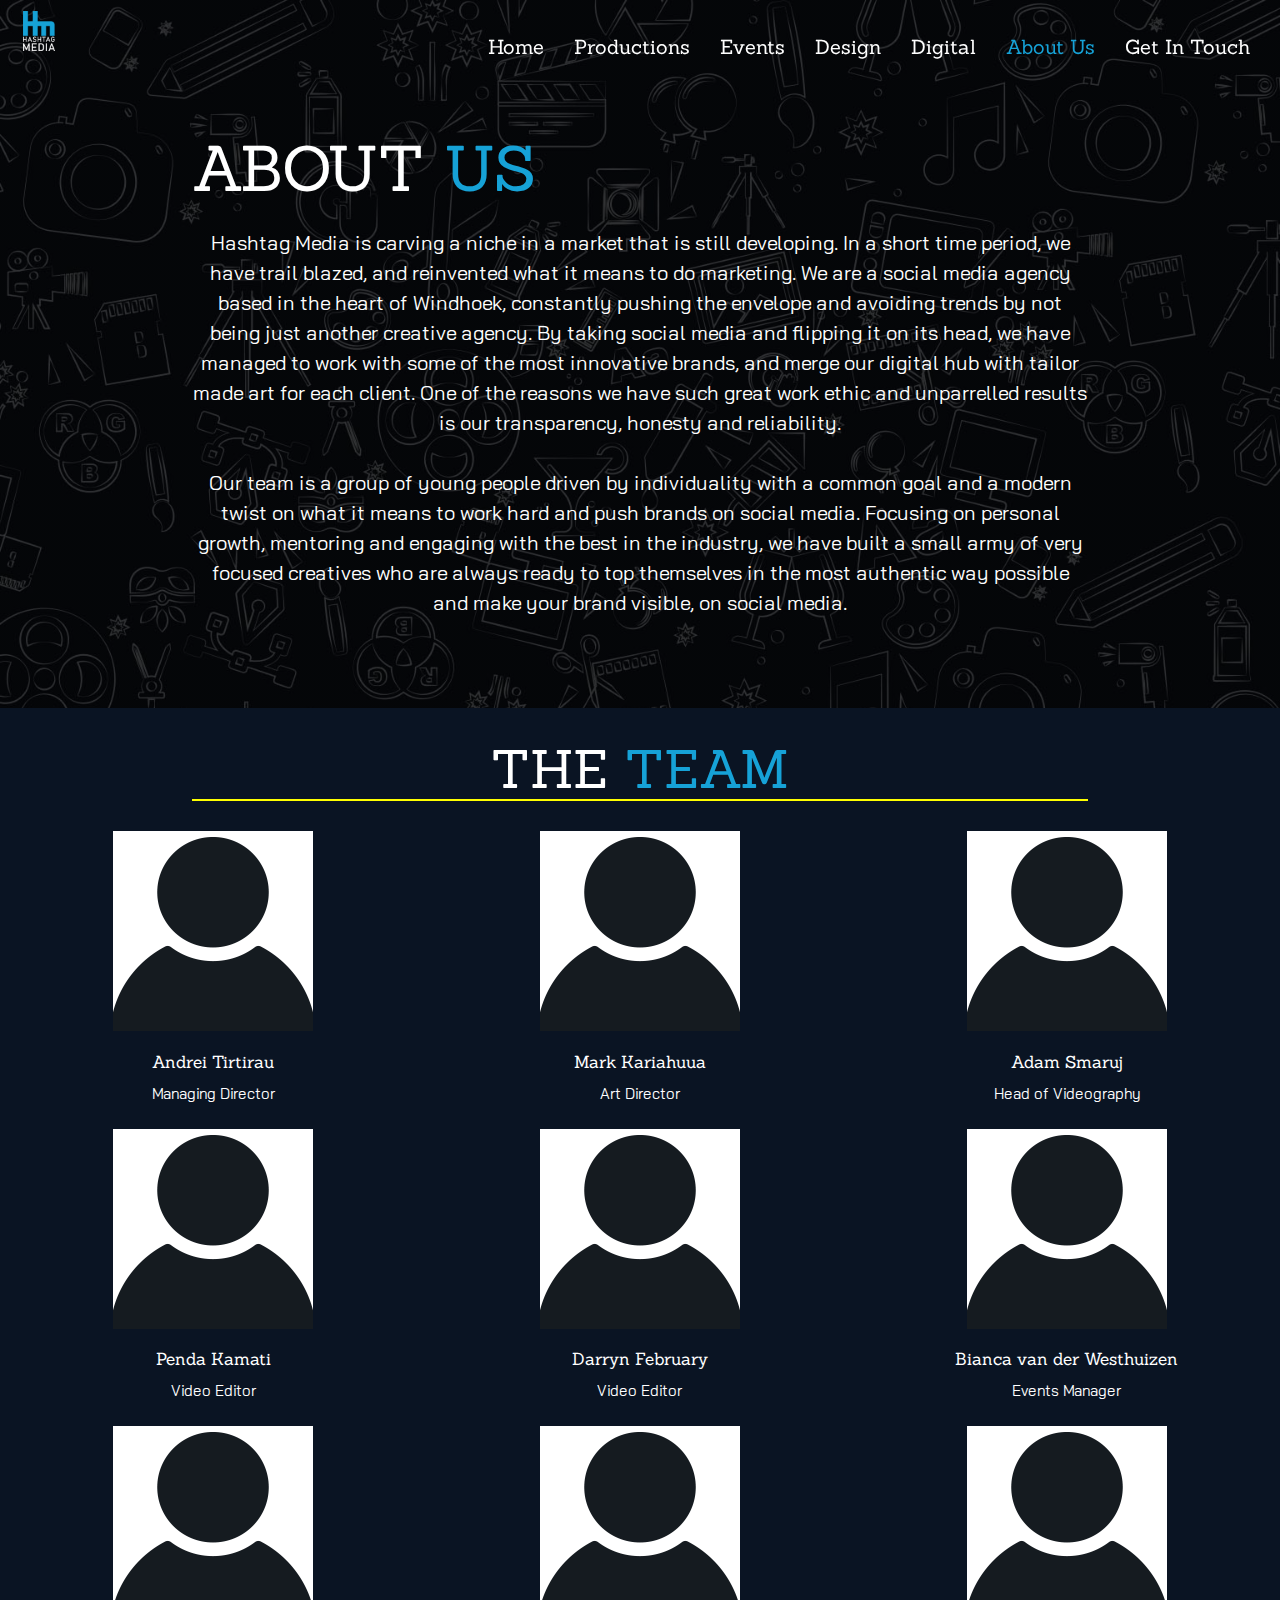
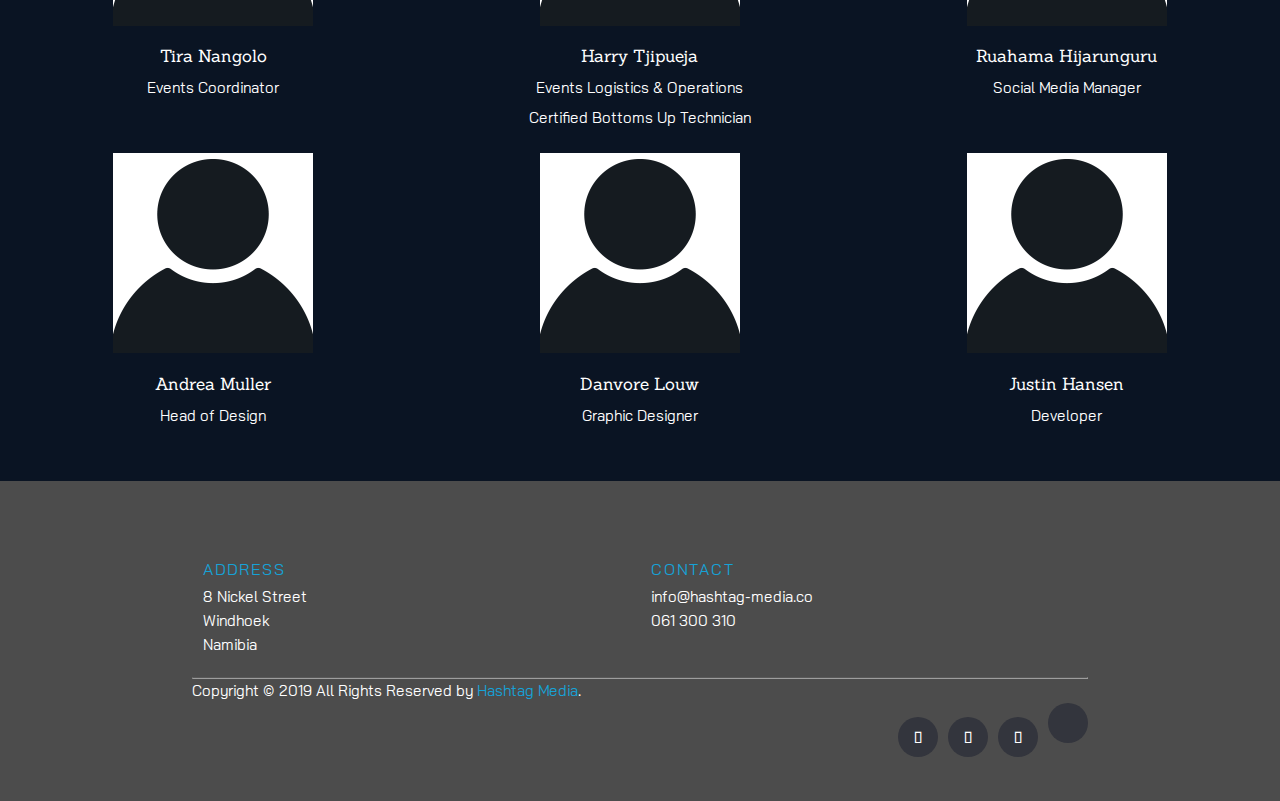
==== about.html @ dd655432 "Add files via upload" ====
<!DOCTYPE html>
<html lang="en">
  <head>
    <!-- Global site tag (gtag.js) - Google Analytics -->
    <script
      async
      src="https://www.googletagmanager.com/gtag/js?id=UA-103036185-1"
    ></script>
    <script>
      window.dataLayer = window.dataLayer || [];
      function gtag() {
        dataLayer.push(arguments);
      }
      gtag("js", new Date());

      gtag("config", "UA-103036185-1");
    </script>
    <meta property="og:image" content="./images/Logo_Header.png" />
    <meta charset="UTF-8" />
    <meta name="viewport" content="width=device-width, initial-scale=1.0" />
    <meta http-equiv="X-UA-Compatible" content="ie=edge" />
    <link
      rel="shortcut icon"
      href="./images/Logo_Header.ico"
      type="image/x-icon"
    />
    <link rel="image_src" href="./images/Logo_Header.png" />
    <meta
      name="description"
      content="Your one stop Marketing Agency offering video production, digital, design and events in Windhoek, Namibia. Call us now on 061 300 310 "
    />
    <link
      href="https://fonts.googleapis.com/css?family=Cabin+Sketch"
      rel="stylesheet"
    />
    <link
      href="//maxcdn.bootstrapcdn.com/font-awesome/4.1.0/css/font-awesome.min.css"
      rel="stylesheet"
    />
    <link
      rel="stylesheet"
      href="https://use.fontawesome.com/releases/v5.8.1/css/all.css"
      integrity="sha384-50oBUHEmvpQ+1lW4y57PTFmhCaXp0ML5d60M1M7uH2+nqUivzIebhndOJK28anvf"
      crossorigin="anonymous"
    />
    <link
      rel="stylesheet"
      href="https://cdnjs.cloudflare.com/ajax/libs/materialize/1.0.0/css/materialize.min.css"
    />

    <!-- Compiled and minified JavaScript -->
    <script src="https://cdnjs.cloudflare.com/ajax/libs/materialize/1.0.0/js/materialize.min.js"></script>
    <link rel="stylesheet" type="text/css" media="screen" href="./main.css" />
    <link
      rel="stylesheet"
      href="https://fonts.googleapis.com/icon?family=Material+Icons"
    />
    <script
      src="https://code.jquery.com/jquery-3.3.1.min.js"
      integrity="sha256-FgpCb/KJQlLNfOu91ta32o/NMZxltwRo8QtmkMRdAu8="
      crossorigin="anonymous"
    ></script>

    <title>
      Hashtag Media | Productions, Design, Digital and Events
    </title>
  </head>
  <body class="home">
    <!-- Nav -->
    <div class="navbar-fixed">
      <nav class="nav">
        <div class="nav-wrapper">
          <div style="margin-left: 1rem; margin-right: 1rem;">
            <a href="#!" class="brand-logo">
              <img src="./images/Logo_Header.png" class="nav-logo" alt="" />
            </a>
            <a
              href="#"
              data-target="mobile-nav"
              class="sidenav-trigger hamburger"
            >
              <i class="material-icons">menu</i>
            </a>
            <ul class="right hide-on-med-and-down">
              <li><a class="nav-li" href="./index.html">Home</a></li>
              <li>
                <a class="nav-li" href="./productions.html">Productions</a>
              </li>
              <li><a class="nav-li" href="./events.html">Events</a></li>
              <li><a class="nav-li" href="./design.html">Design</a></li>
              <li><a class="nav-li" href="./online.html">Digital</a></li>
              <li><a class="page-color nav-li" ref="#">About Us</a></li>
              <li><a class="nav-li" href="./contact.html">Get In Touch</a></li>
            </ul>
          </div>
        </div>
      </nav>
    </div>
    <!-- mobile nav -->
    <ul class="sidenav" id="mobile-nav">
      <li><a href="./index.html">Home</a></li>
      <li><a href="./productions.html">Productions</a></li>
      <li><a href="./events.html">Events</a></li>
      <li><a href="./design.html">Design</a></li>
      <li><a href="./online.html">Digital</a></li>
      <li><a class="page-color" href="#">About Us</a></li>
      <li><a href="./contact.html">Get In Touch</a></li>
    </ul>

    <!-- about -->
    <section>
      <div class="container">
        <div class="about-start">
          <h1>ABOUT<span class="about-h1"> US</span></h1>
          <p class="center-align" style="font-size: 20px;">
            Hashtag Media is carving a niche in a market that is still
            developing. In a short time period, we have trail blazed, and
            reinvented what it means to do marketing. We are a social media
            agency based in the heart of Windhoek, constantly pushing the
            envelope and avoiding trends by not being just another creative
            agency. By taking social media and flipping it on its head, we have
            managed to work with some of the most innovative brands, and merge
            our digital hub with tailor made art for each client. One of the
            reasons we have such great work ethic and unparrelled results is our
            transparency, honesty and reliability.
          </p>
          <br />
          <p class="center-align" style="font-size: 20px;">
            Our team is a group of young people driven by individuality with a
            common goal and a modern twist on what it means to work hard and
            push brands on social media. Focusing on personal growth, mentoring
            and engaging with the best in the industry, we have built a small
            army of very focused creatives who are always ready to top
            themselves in the most authentic way possible and make your brand
            visible, on social media.
          </p>
        </div>
        <br />
        <br />
      </div>
      <br />
    </section>

    <div class="about-start center-align about">
      <br />
      <h2 class="container" style="border-bottom: yellow solid 2px;">
        THE<span class="about-h1"> TEAM</span>
      </h2>
      <br />
      <div class="row center-align">
        <div class="col l4 m12">
          <img src="./images/placeholder_up.png" alt="" />
          <h6>Andrei Tirtirau</h6>
          <p>Managing Director</p>
        </div>
        <div class="col l4 m12">
          <img src="./images/placeholder_up.png" alt="" />
          <h6>Mark Kariahuua</h6>
          <p>Art Director</p>
        </div>
        <div class="col l4 m12">
          <img src="./images/placeholder_up.png" alt="" />
          <h6>Adam Smaruj</h6>
          <p>Head of Videography</p>
        </div>
      </div>
      <div class="row">
        <div class="col l4 m12">
          <img src="./images/placeholder_up.png" alt="" />
          <h6>Penda Kamati</h6>
          <p>Video Editor</p>
        </div>
        <div class="col l4 m12">
          <img src="./images/placeholder_up.png" alt="" />
          <h6>Darryn February</h6>
          <p>Video Editor</p>
        </div>
        <div class="col l4 m12">
          <img src="./images/placeholder_up.png" alt="" />
          <h6>Bianca van der Westhuizen</h6>
          <p>Events Manager</p>
        </div>
      </div>
      <div class="row">
        <div class="col l4 m12">
          <img src="./images/placeholder_up.png" alt="" />
          <h6>Tira Nangolo</h6>
          <p>Events Coordinator</p>
        </div>
        <div class="col l4 m12">
          <img src="./images/placeholder_up.png" alt="" />
          <h6>Harry Tjipueja</h6>
          <p>Events Logistics & Operations</p>
          <p>Certified Bottoms Up Technician</p>
        </div>
        <div class="col l4 m12">
          <img src="./images/placeholder_up.png" alt="" />
          <h6>Ruahama Hijarunguru</h6>
          <p>Social Media Manager</p>
        </div>
      </div>
      <div class="row">
        <div class="col l4 m12">
          <img src="./images/placeholder_up.png" alt="" />
          <h6>Andrea Muller</h6>
          <p>Head of Design</p>
        </div>
        <div class="col l4 m12">
          <img src="./images/placeholder_up.png" alt="" />
          <h6>Danvore Louw</h6>
          <p>Graphic Designer</p>
        </div>
        <div class="col l4 m12">
          <img src="./images/placeholder_up.png" alt="" />
          <h6>Justin Hansen</h6>
          <p>Developer</p>
        </div>
      </div>
      <br />
    </div>
    <br />

    <!-- trusted by -->
    <!-- <div class="container">
      <h4 class="center-align">TRUSTED <span class="trusted-h">BY:</span></h4>
      <br />
      <div class="row">
        <div class="col m2 s12 center-align">
          <img src="./images/1.png" class="trusted-by-img" alt="" />
        </div>
        <div class="col m2 s12 center-align">
          <img src="./images/2.png" class="trusted-by-img" alt="" />
        </div>
        <div class="col m2 s12 center-align">
          <img src="./images/3.png" class="trusted-by-img" alt="" />
        </div>
        <div class="col m2 s12 center-align">
          <img src="./images/4.png" class="trusted-by-img" alt="" />
        </div>
        <div class="col m2 s12 center-align">
          <img src="./images/5.png" class="trusted-by-img" alt="" />
        </div>
        <div class="col m2 s12 center-align">
          <img src="./images/6.png" class="trusted-by-img" alt="" />
        </div>
        <div class="col m2 s12 center-align">
          <img src="./images/7.png" class="trusted-by-img" alt="" />
        </div>
        <div class="col m2 s12 center-align">
          <img src="./images/8.png" class="trusted-by-img" alt="" />
        </div>
        <div class="col m2 s12 center-align">
          <img src="./images/9.png" class="trusted-by-img" alt="" />
        </div>
        <div class="col m2 s12 center-align">
          <img src="./images/10.png" class="trusted-by-img" alt="" />
        </div>
        <div class="col m2 s12 center-align">
          <img src="./images/11.png" class="trusted-by-img" alt="" />
        </div>
        <div class="col m2 s12 center-align">
          <img src="./images/12.png" class="trusted-by-img" alt="" />
        </div>
        <div class="col m2 s12 center-align">
          <img src="./images/13.png" class="trusted-by-img" alt="" />
        </div>
        <div class="col m2 s12 center-align">
          <img src="./images/14.png" class="trusted-by-img" alt="" />
        </div>
        <div class="col m2 s12 center-align">
          <img src="./images/15.png" class="trusted-by-img" alt="" />
        </div>
        <div class="col m2 s12 center-align">
          <img src="./images/16.png" class="trusted-by-img" alt="" />
        </div>
        <div class="col m2 s12 center-align">
          <img src="./images/17.png" class="trusted-by-img" alt="" />
        </div>
        <div class="col m2 s12 center-align">
          <img src="./images/18.png" class="trusted-by-img" alt="" />
        </div>
        <div class="col m2 s12 center-align">
          <img src="./images/19.png" class="trusted-by-img" alt="" />
        </div>
        <div class="col m2 s12 center-align">
          <img src="./images/20.png" class="trusted-by-img" alt="" />
        </div>
        <div class="col m2 s12 center-align">
          <img src="./images/21.png" class="trusted-by-img" alt="" />
        </div>
        <div class="col m2 s12 center-align">
          <img src="./images/22.png" class="trusted-by-img" alt="" />
        </div>
      </div>
    </div> -->

    <!-- footer -->
    <section>
      <footer class="site-footer">
        <div class="container">
          <div class="row">
            <div class="col s12 m6">
              <h6>Address</h6>
              <ul class="footer-links">
                <li>
                  8 Nickel Street
                </li>
                <li>
                  Windhoek
                </li>
                <li>
                  Namibia
                </li>
              </ul>
            </div>

            <div class="col m6 s12">
              <h6>Contact</h6>
              <ul class="footer-links">
                <li>info@hashtag-media.co</li>
                <li>061 300 310</li>
              </ul>
            </div>
          </div>
          <hr />
        </div>
        <div class="container">
          <div class="row">
            <div class="col-md-8 col-sm-6 col-xs-12">
              <p class="copyright-text">
                Copyright &copy; 2019 All Rights Reserved by
                <a href="#">Hashtag Media</a>.
              </p>
            </div>

            <div class="col-md-4 col-sm-6 col-xs-12">
              <ul class="social-icons">
                <li>
                  <a
                    class="facebook"
                    target="_blank"
                    href="https://www.facebook.com/hashtagmedianamibia/"
                    ><i class="fab fa-facebook-f"></i
                  ></a>
                </li>
                <li>
                  <a
                    class="twitter"
                    target="_blank"
                    href="https://twitter.com/HashtagMediaNam"
                    ><i class="fab fa-twitter"></i
                  ></a>
                </li>
                <li>
                  <a
                    class="instagram"
                    target="_blank"
                    href="https://www.instagram.com/hashtagmedianam/"
                    ><i class="fab fa-instagram"></i
                  ></a>
                </li>
                <li>
                  <a
                    class="linkedin"
                    target="_blank"
                    href="https://www.linkedin.com/company/hashtag-media-nam"
                    ><i class="fab fa-linkedin-in"></i
                  ></a>
                </li>
              </ul>
            </div>
          </div>
        </div>
      </footer>
    </section>
  </body>
  <script src="./main.js"></script>
</html>
---- main.css ----
@import url("https://fonts.googleapis.com/css?family=Gloria+Hallelujah");
@import url("https://fonts.googleapis.com/css?family=Kodchasan");
@import url("https://fonts.googleapis.com/css?family=Cabin+Sketch");
@import url("https://fonts.googleapis.com/css?family=Bai+Jamjuree|Cabin+Sketch");
@import url("https://fonts.googleapis.com/css?family=Fredericka+the+Great");
@import url("https://fonts.googleapis.com/css?family=Neucha");
@import url("https://fonts.googleapis.com/css?family=Sanchez");

html {
  scroll-behavior: smooth;
}

* {
  margin: 0;
  padding: 0;
}

body {
  margin: 0;
  padding: 0;
  width: 100%;
  min-height: 100%;
  line-height: 2em;
  color: white;
  /* font-family: "Cabin Sketch", cursive; */
  /* font-family: "Bai Jamjuree", sans-serif; */
  /* font-family: "Neucha", cursive; */
  font-family: "Sanchez", serif;
  /* font-family: "Fredericka the Great", cursive; */
  /* font-family: "Kodchasan", sans-serif; */
}

body p {
  font-family: "Bai Jamjuree", sans-serif;
}

a {
  all: unset;
}

.hyper {
  color: #2a79f9 !important;
}

.hyper:hover {
  cursor: pointer;
  border-bottom: 1px solid #2a79f9;
}

.navbar-fixed {
  min-height: 10vh;
}

.nav {
  -webkit-transition: background-color 0.1s; /* Safari */
  transition: background-color 0.1s;
  background-color: rgba(0, 0, 0, 0);
  min-height: 10vh;
  box-shadow: none !important;
}

.nav-logo {
  max-height: 80px;
  width: auto;
}

@media (max-width: 1366px) {
  .nav-logo {
    max-height: 40px;
    width: auto;
  }
}

@media (max-width: 1100px) {
  .nav-li {
    font-size: 16px !important;
  }
}

@media (max-width: 1024px) {
  .navbar-fixed {
    min-height: 11vh;
  }

  .nav {
    min-height: 11vh;
  }
}

.nav-li {
  margin-top: 1rem;
  font-size: 130%;
  color: white;
}

.page-color {
  color: rgba(22, 162, 215, 1);
}

.sidenav {
  color: black;
  background-color: rgba(22, 162, 215, 1);
}

.right a:hover {
  color: rgba(22, 162, 215, 1);
}

.brand-logo {
  margin: 0.5rem;
}

.icons {
  margin: 5%;
  margin-right: 7%;
  color: white;
  /* padding-bottom: 15vh; */
}

.icons p {
  color: rgba(22, 162, 215, 1);
}

.icons:hover p {
  color: white;
}

.icon-img {
  max-width: 20vw;
  height: auto;
}

.icon-item {
  background-color: transparent;
}

.icon-item:hover {
  -webkit-transition: background-color 0.8s; /* Safari */
  transition: background-color 0.8s;
  background: rgba(22, 162, 215, 1);
}

.line {
  background-color: white;
  width: 90%;
  height: 5px;
  margin: 1.5rem;
}

.icon-item:hover .line {
  -webkit-transition: background-color 0.8s; /* Safari */
  transition: background-color 0.8s;
}

.home {
  min-height: 100%;
  width: 100%;
  background: linear-gradient(rgba(0, 0, 0, 0.7), rgba(0, 0, 0, 0.7)),
    url("./images/HM_BG_Home.jpg") no-repeat center center fixed;
  -webkit-background-size: cover;
  -moz-background-size: cover;
  -o-background-size: cover;
  background-size: cover;
}

.about {
  background-color: #0a1423;
  min-height: 100%;
}

.about-start {
  padding-top: 2px;
}

.about-h1 {
  color: rgba(22, 162, 215, 1);
}

.trusted-h {
  border-bottom: solid 2px rgba(22, 162, 215, 1);
}

.trusted-by-img {
  max-width: 12vw;
  height: auto;
}

@media (max-width: 600px) {
  .icon-img {
    max-width: 80vw;
  }

  .trusted-by-img {
    max-width: 100vw;
    height: auto;
  }
}

.contact-footer {
  background-color: #0a1423 !important;
}

.site-footer {
  background-color: transparent;
  padding: 45px 0 20px;
  font-size: 15px;
  line-height: 24px;
  color: white;
  font-family: "Bai Jamjuree", sans-serif !important;
}
.site-footer hr {
  border-top-color: #bbb;
  opacity: 0.5;
}
.site-footer hr.small {
  margin: 20px 0;
}
.site-footer h6 {
  color: rgba(22, 162, 215, 1);
  font-size: 16px;
  text-transform: uppercase;
  margin-top: 5px;
  letter-spacing: 2px;
}
.site-footer a {
  color: rgba(22, 162, 215, 1);
}
.site-footer a:hover {
  color: #3366cc;
  text-decoration: none;
}
.footer-links {
  padding-left: 0;
  list-style: none;
}
.footer-links li {
  display: block;
}
.footer-links a {
  color: #737373;
}
.footer-links a:active,
.footer-links a:focus,
.footer-links a:hover {
  color: #3366cc;
  text-decoration: none;
}
.footer-links.inline li {
  display: inline-block;
}
.site-footer .social-icons {
  text-align: right;
}
.site-footer .social-icons a {
  width: 40px;
  height: 40px;
  line-height: 40px;
  margin-left: 6px;
  margin-right: 0;
  border-radius: 100%;
  background-color: #33353d;
}
.copyright-text {
  margin: 0;
}
@media (max-width: 991px) {
  .site-footer [class^="col-"] {
    margin-bottom: 30px;
  }
}
@media (max-width: 767px) {
  .site-footer {
    padding-bottom: 0;
  }
  .site-footer .copyright-text,
  .site-footer .social-icons {
    text-align: center;
  }
}

.social-icons {
  padding-left: 0;
  margin-bottom: 0;
  list-style: none;
}
.social-icons li {
  display: inline-block;
  margin-bottom: 4px;
}
.social-icons li.title {
  margin-right: 15px;
  text-transform: uppercase;
  color: #96a2b2;
  font-weight: 700;
  font-size: 13px;
}
.social-icons a {
  background-color: rgba(22, 162, 215, 1);
  color: white;
  font-size: 16px;
  display: inline-block;
  line-height: 44px;
  width: 44px;
  height: 44px;
  text-align: center;
  margin-right: 8px;
  border-radius: 100%;
  -webkit-transition: all 0.2s linear;
  -o-transition: all 0.2s linear;
  transition: all 0.2s linear;
}
.social-icons a:active,
.social-icons a:focus,
.social-icons a:hover {
  color: #fff;
  background-color: #29aafe;
}
.social-icons.size-sm a {
  line-height: 34px;
  height: 34px;
  width: 34px;
  font-size: 14px;
}
.social-icons a.facebook:hover {
  background-color: #3b5998;
}
.social-icons a.twitter:hover {
  background-color: #00aced;
}
.social-icons a.linkedin:hover {
  background-color: #007bb6;
}
.social-icons a.instagram:hover {
  background-color: #e1306c;
}
@media (max-width: 767px) {
  .social-icons li.title {
    display: block;
    margin-right: 0;
    font-weight: 600;
  }
}

.iframe {
  width: 100%;
  height: 50vh;
  border: 2px solid #ffe732;
}

/* label focus color */
.input-field input[type="text"]:focus + label {
  color: rgba(22, 162, 215, 1) !important;
}
.input-field input[type="number"]:focus + label {
  color: rgba(22, 162, 215, 1) !important;
}
/* label underline focus color */
.input-field input[type="text"]:focus {
  border-bottom: 1px solid rgba(22, 162, 215, 1) !important;
  box-shadow: 0 1px 0 0 rgba(22, 162, 215, 1) !important;
}
.input-field input[type="number"]:focus {
  border-bottom: 1px solid rgba(22, 162, 215, 1) !important;
  box-shadow: 0 1px 0 0 rgba(22, 162, 215, 1) !important;
}
/* label focus color */
.input-field input[type="email"]:focus + label {
  color: rgba(22, 162, 215, 1) !important;
}
/* label underline focus color */
.input-field input[type="email"]:focus {
  border-bottom: 1px solid rgba(22, 162, 215, 1) !important;
  box-shadow: 0 1px 0 0 rgba(22, 162, 215, 1) !important;
}
.input-field textarea:focus + label {
  color: rgba(22, 162, 215, 1) !important;
}
/* label underline focus color */
.input-field textarea:focus {
  border-bottom: 1px solid rgba(22, 162, 215, 1) !important;
  box-shadow: 0 1px 0 0 rgba(22, 162, 215, 1) !important;
}

input {
  color: white !important;
}

textarea {
  color: white !important;
}

.btn {
  background-color: rgba(22, 162, 215, 1);
}

.btn:hover {
  background-color: #ffe732;
}

video {
  border: #ffe732 2px solid;
}

.middle {
  display: table-cell;
  vertical-align: middle;
  height: 25vh;
}

.inner {
  margin-left: auto;
  margin-right: auto;
  padding-left: 5vw;
}

.production-p {
  font-size: 24px;
}

@media (max-width: 1496px) {
  .middle {
    height: 0vh;
  }

  .production-p {
    font-size: 18px;
  }
}

@media (max-width: 1200px) {
  .production-p {
    font-size: 12px;
  }
}

@media (max-width: 1024px) {
  .production-p {
    font-size: 10px;
  }
}

.vid {
  height: 630px;
  width: 1120px;
}

@media (max-width: 1500px) {
  .vid {
    width: 840px;
    height: 472px;
  }
}
@media (max-width: 1160px) {
  .vid {
    width: 630px;
    height: 354px;
  }
}
@media (max-width: 760px) {
  .vid {
    width: 472px;
    height: 266px;
  }
}
@media (max-width: 560px) {
  .vid {
    width: 354px;
    height: 200px;
  }
}
@media (max-width: 420px) {
  .vid {
    width: 266px;
    height: 150px;
  }
}

#slider {
  overflow: hidden;
}
#slider figure {
  position: relative;
  width: 500%;
  margin: 0;
  left: 0;
  animation: 20s slider infinite;
}
#slider figure img {
  width: 20%;
  float: left;
}

@keyframes slider {
  0% {
    left: 0;
  }
  13% {
    left: 0;
  }
  18% {
    left: -100%;
  }
  38% {
    left: -100%;
  }
  43% {
    left: -200%;
  }
  63% {
    left: -200%;
  }
  68% {
    left: -300%;
  }
  88% {
    left: -300%;
  }
  93% {
    left: -400%;
  }
  100% {
    left: -400%;
  }
}

.prod-icon {
  max-width: 25%;
  max-height: auto;
}

.prod-list h5 {
  color: #00aced !important;
}

@media (max-width: 830px) {
  .prod-list p {
    font-size: 12px;
  }
}

#slidy-container {
  width: 100%;
  overflow: hidden;
  margin: 0 auto;
}

.sticky-btm {
  bottom: 0;
  /* height: 20vh; */
  max-height: 100%;
  width: 100%;
  color: #00aced;
  font-size: 12px;
}

.container-footer {
  margin-left: 1rem;
  margin-right: 1rem;
}

/* .home-main {
  padding-bottom: 1
} */

/* @media (max-width: 600px) {
  .sticky-btm {
    position: absolute;
  }
} */

@media (min-width: 840px) {
  .sticky-btm {
    position: fixed;
  }
}

.hb-logo {
  max-height: 200px;
  width: auto;
}

.logo-box:hover {
  cursor: pointer;
}

input[type="number"]::-webkit-inner-spin-button,
input[type="number"]::-webkit-outer-spin-button {
  -webkit-appearance: none;
  margin: 0;
}
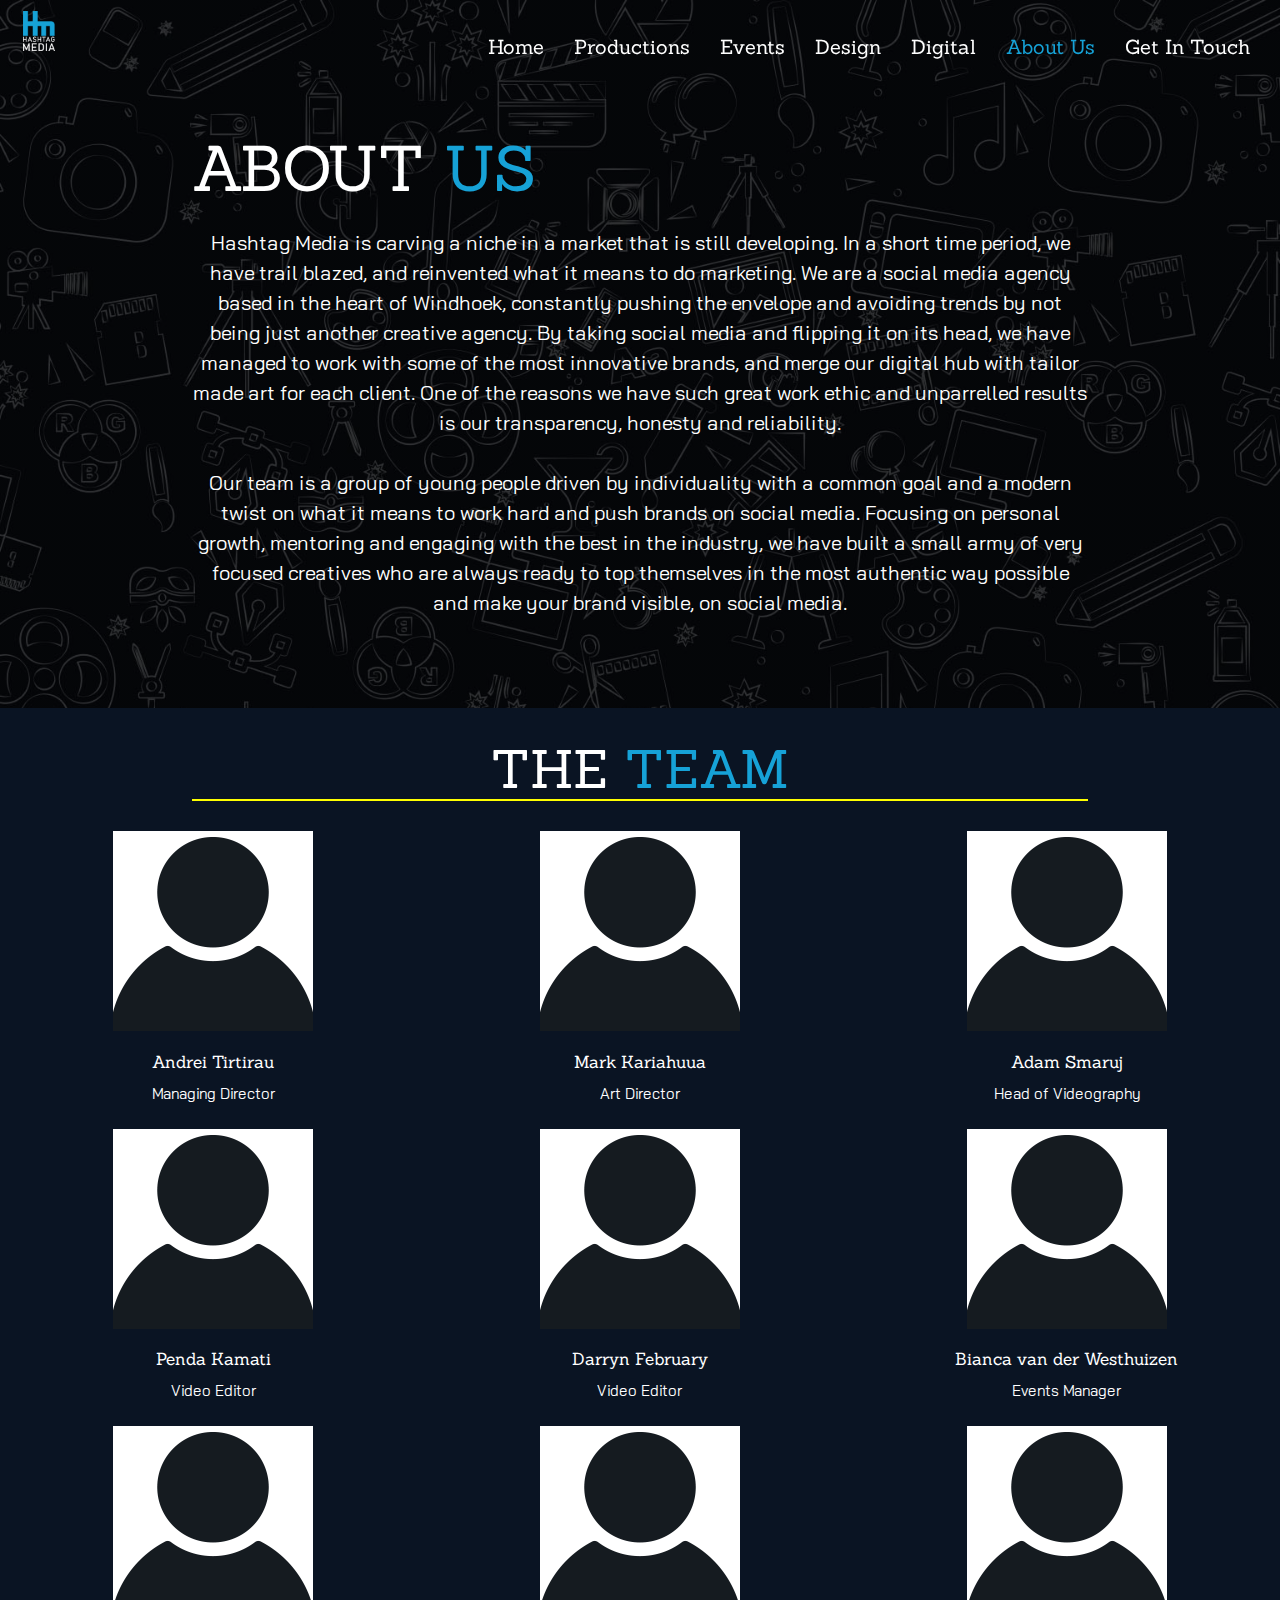
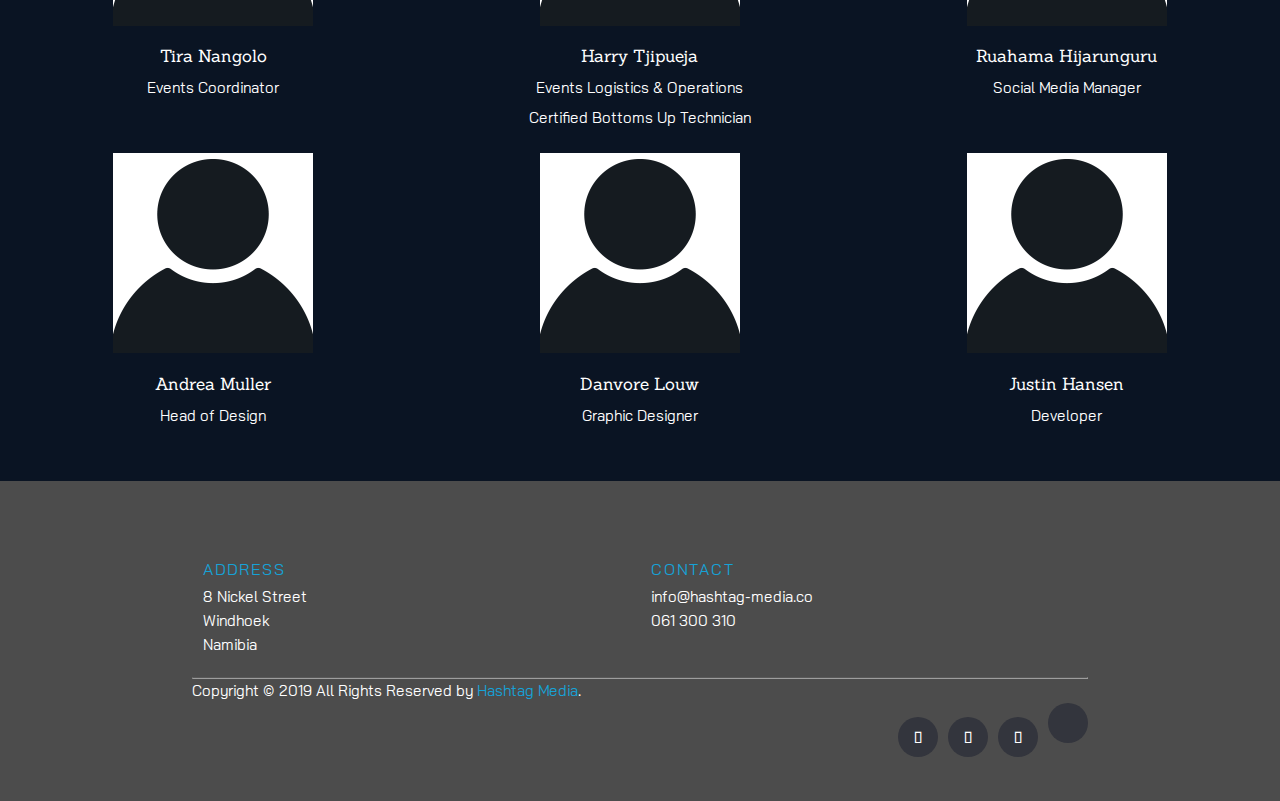
==== commit e9c9c92b: "Add files via upload" ====
--- a/about.html
+++ b/about.html
@@ -15,7 +15,47 @@
 
       gtag("config", "UA-103036185-1");
     </script>
-    <meta property="og:image" content="./images/Logo_Header.png" />
+    <meta
+      property="og:image"
+      content="https://scontent-jnb1-1.xx.fbcdn.net/v/t1.0-9/55641884_2342320832654279_7980220991710167040_n.jpg?_nc_cat=102&_nc_ht=scontent-jnb1-1.xx&oh=e2f3629d131f48d6cbf0f955539c19b3&oe=5D35F68E"
+    />
+    <!-- Facebook Pixel Code -->
+    <script>
+      !(function(f, b, e, v, n, t, s) {
+        if (f.fbq) return;
+        n = f.fbq = function() {
+          n.callMethod
+            ? n.callMethod.apply(n, arguments)
+            : n.queue.push(arguments);
+        };
+        if (!f._fbq) f._fbq = n;
+        n.push = n;
+        n.loaded = !0;
+        n.version = "2.0";
+        n.queue = [];
+        t = b.createElement(e);
+        t.async = !0;
+        t.src = v;
+        s = b.getElementsByTagName(e)[0];
+        s.parentNode.insertBefore(t, s);
+      })(
+        window,
+        document,
+        "script",
+        "https://connect.facebook.net/en_US/fbevents.js"
+      );
+      fbq("init", "1796303490639204");
+      fbq("track", "PageView");
+    </script>
+    <noscript>
+      <img
+        height="1"
+        width="1"
+        src="https://www.facebook.com/tr?id=1796303490639204&ev=PageView
+  &noscript=1"
+      />
+    </noscript>
+    <!-- End Facebook Pixel Code -->
     <meta charset="UTF-8" />
     <meta name="viewport" content="width=device-width, initial-scale=1.0" />
     <meta http-equiv="X-UA-Compatible" content="ie=edge" />
@@ -33,6 +73,7 @@
       href="https://fonts.googleapis.com/css?family=Cabin+Sketch"
       rel="stylesheet"
     />
+    <link rel="stylesheet" type="text/css" media="screen" href="./main.css" />
     <link
       href="//maxcdn.bootstrapcdn.com/font-awesome/4.1.0/css/font-awesome.min.css"
       rel="stylesheet"
@@ -88,7 +129,7 @@
               </li>
               <li><a class="nav-li" href="./events.html">Events</a></li>
               <li><a class="nav-li" href="./design.html">Design</a></li>
-              <li><a class="nav-li" href="./online.html">Digital</a></li>
+              <li><a class="nav-li" href="./digital.html">Digital</a></li>
               <li><a class="page-color nav-li" ref="#">About Us</a></li>
               <li><a class="nav-li" href="./contact.html">Get In Touch</a></li>
             </ul>
@@ -102,7 +143,7 @@
       <li><a href="./productions.html">Productions</a></li>
       <li><a href="./events.html">Events</a></li>
       <li><a href="./design.html">Design</a></li>
-      <li><a href="./online.html">Digital</a></li>
+      <li><a href="./digital.html">Digital</a></li>
       <li><a class="page-color" href="#">About Us</a></li>
       <li><a href="./contact.html">Get In Touch</a></li>
     </ul>
--- a/main.css
+++ b/main.css
@@ -1,9 +1,4 @@
-@import url("https://fonts.googleapis.com/css?family=Gloria+Hallelujah");
-@import url("https://fonts.googleapis.com/css?family=Kodchasan");
-@import url("https://fonts.googleapis.com/css?family=Cabin+Sketch");
 @import url("https://fonts.googleapis.com/css?family=Bai+Jamjuree|Cabin+Sketch");
-@import url("https://fonts.googleapis.com/css?family=Fredericka+the+Great");
-@import url("https://fonts.googleapis.com/css?family=Neucha");
 @import url("https://fonts.googleapis.com/css?family=Sanchez");
 
 html {
@@ -410,7 +405,7 @@
 .inner {
   margin-left: auto;
   margin-right: auto;
-  padding-left: 5vw;
+  padding-left: 0vw;
 }
 
 .production-p {
@@ -588,3 +583,16 @@
   -webkit-appearance: none;
   margin: 0;
 }
+
+@media (max-width: 800px) {
+  .prod-1 {
+    padding-left: 4vw;
+  }
+}
+
+@media (max-width: 350px) {
+  .prod-1 {
+    padding-left: 0;
+    font-size: 39px;
+  }
+}
--- a/main.css
+++ b/main.css
@@ -1,9 +1,4 @@
-@import url("https://fonts.googleapis.com/css?family=Gloria+Hallelujah");
-@import url("https://fonts.googleapis.com/css?family=Kodchasan");
-@import url("https://fonts.googleapis.com/css?family=Cabin+Sketch");
 @import url("https://fonts.googleapis.com/css?family=Bai+Jamjuree|Cabin+Sketch");
-@import url("https://fonts.googleapis.com/css?family=Fredericka+the+Great");
-@import url("https://fonts.googleapis.com/css?family=Neucha");
 @import url("https://fonts.googleapis.com/css?family=Sanchez");
 
 html {
@@ -410,7 +405,7 @@
 .inner {
   margin-left: auto;
   margin-right: auto;
-  padding-left: 5vw;
+  padding-left: 0vw;
 }
 
 .production-p {
@@ -588,3 +583,16 @@
   -webkit-appearance: none;
   margin: 0;
 }
+
+@media (max-width: 800px) {
+  .prod-1 {
+    padding-left: 4vw;
+  }
+}
+
+@media (max-width: 350px) {
+  .prod-1 {
+    padding-left: 0;
+    font-size: 39px;
+  }
+}
